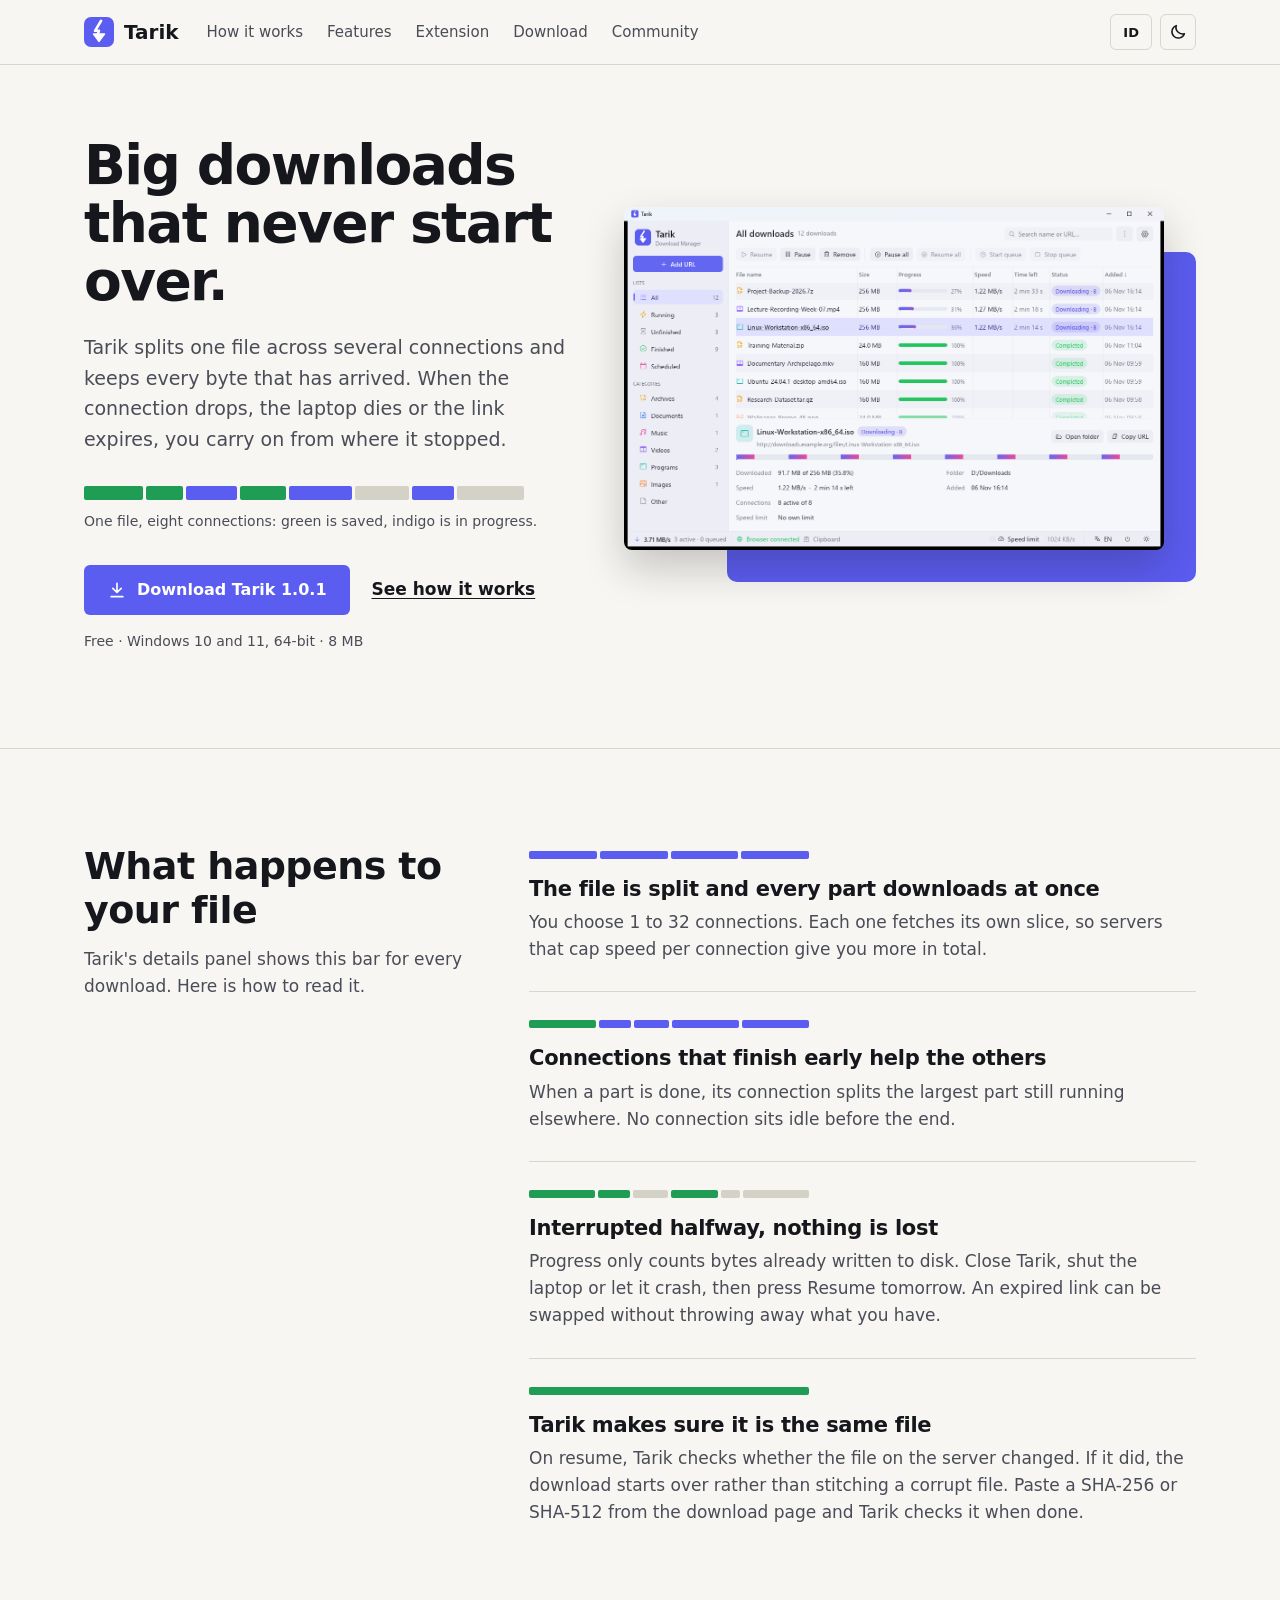
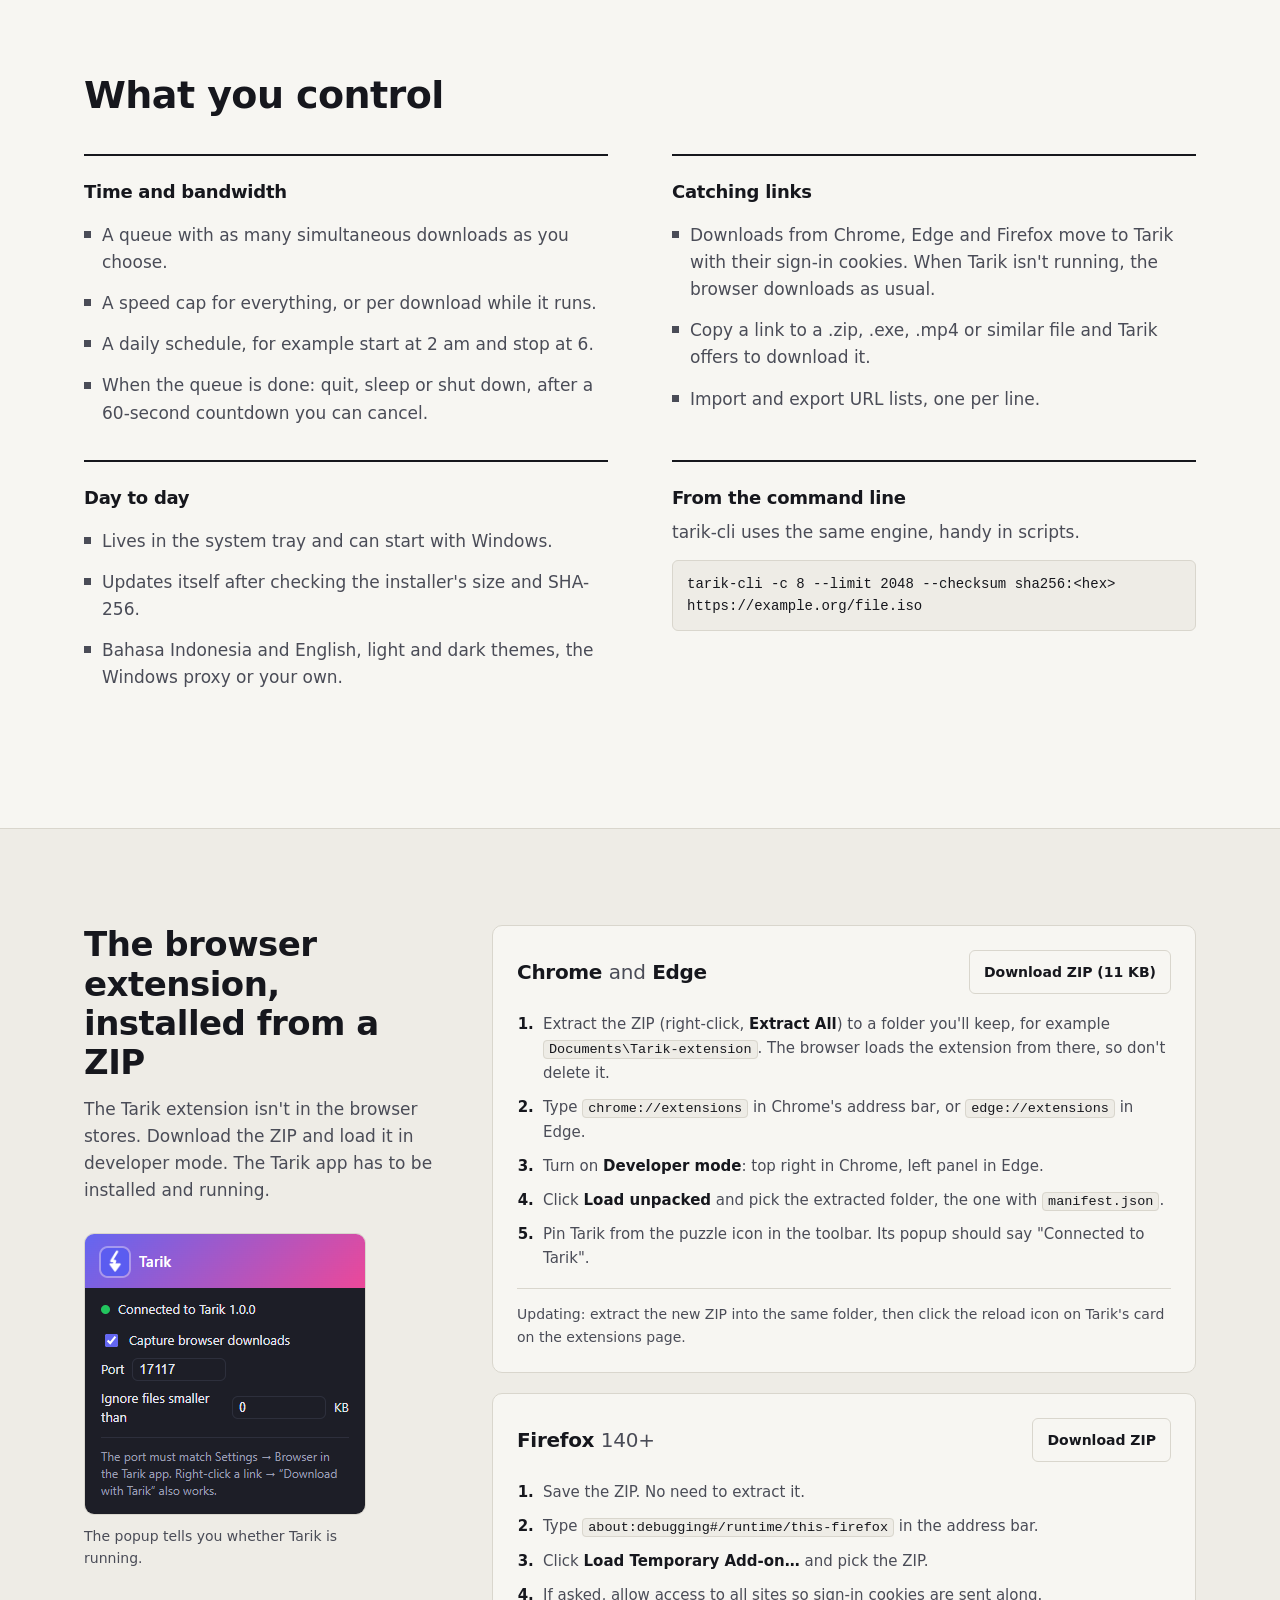
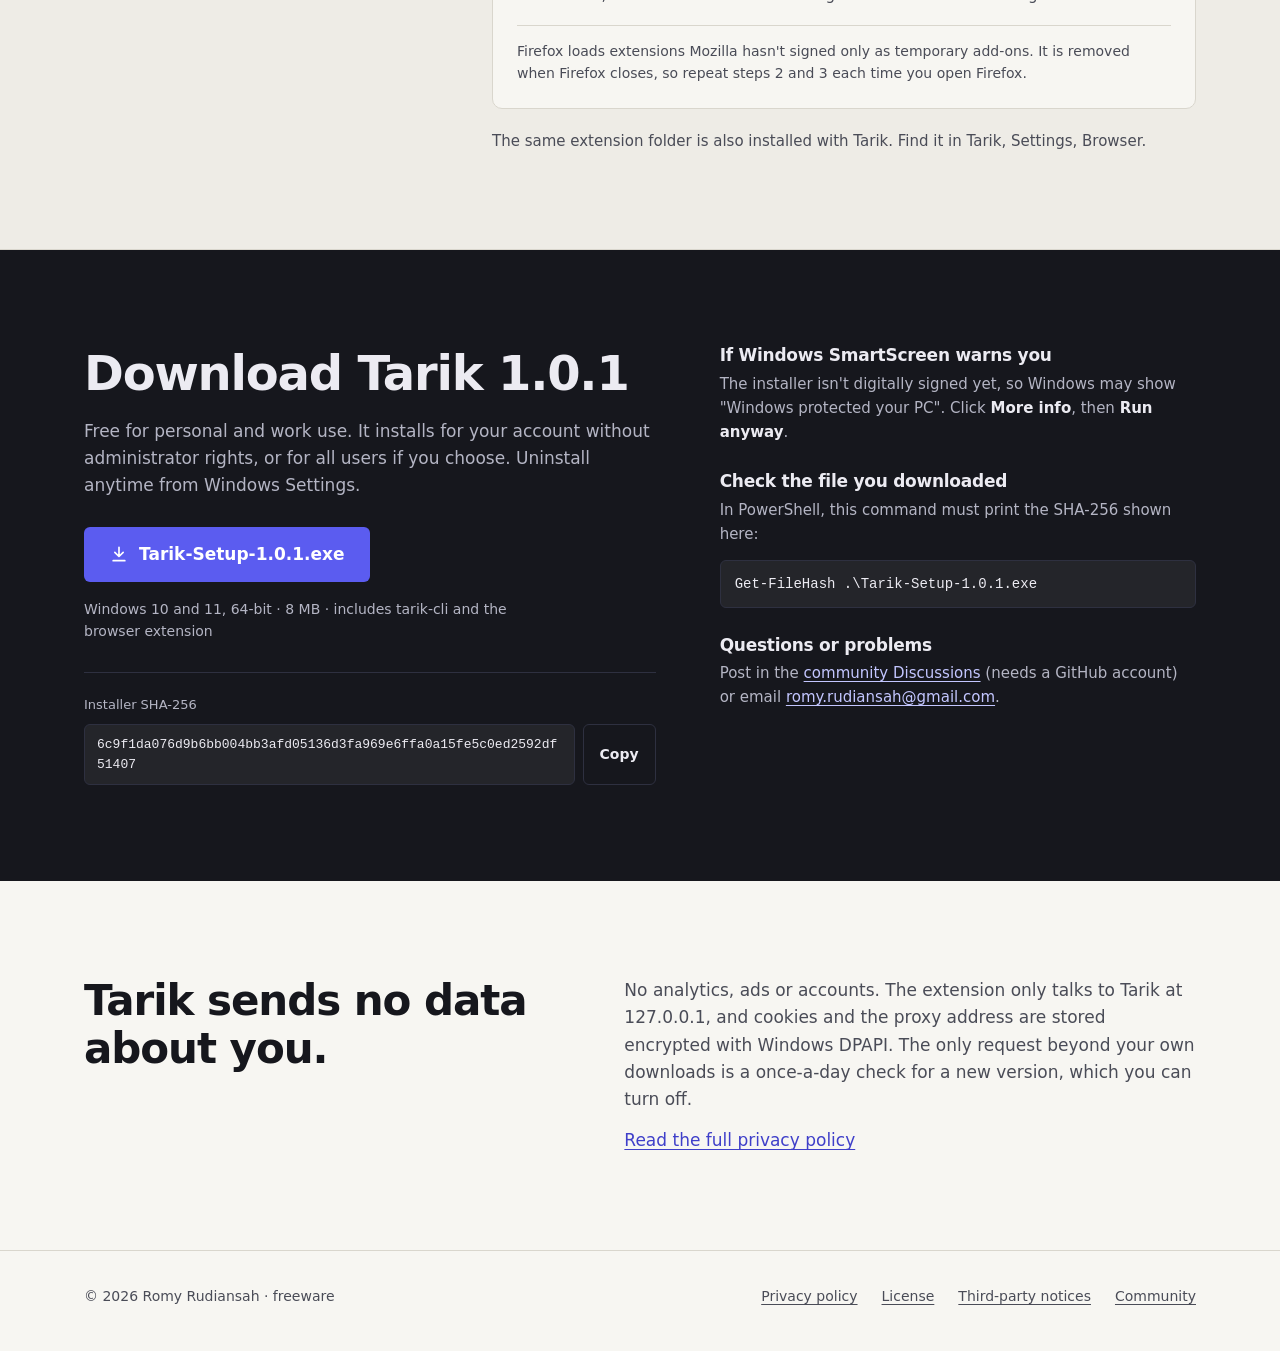
==== index.html @ 9045d0b1 "Situs Tarik 1.0.1 (dari f582841)" ====
<!doctype html>
<html lang="id" data-lang="id">
<head>
  <meta charset="utf-8">
  <meta name="viewport" content="width=device-width, initial-scale=1">
  <title>Tarik: download manager untuk Windows</title>
  <meta name="description" content="Tarik membagi satu file ke beberapa koneksi dan melanjutkan dari posisi terakhir setelah koneksi putus. Freeware untuk Windows 10 dan 11, dengan ekstensi Chrome, Edge, dan Firefox.">
  <meta property="og:title" content="Tarik: download manager untuk Windows">
  <meta property="og:description" content="Download besar yang tidak mulai dari nol lagi. Freeware untuk Windows.">
  <meta property="og:type" content="website">
  <meta property="og:image" content="img/promo.png">
  <meta name="theme-color" content="#5b5cf0">
  <link rel="icon" href="img/logo.svg" type="image/svg+xml">
  <link rel="icon" href="img/icon-32.png" sizes="32x32" type="image/png">
  <link rel="stylesheet" href="style.css">
  <script>
    // Bahasa dan tema dipilih sebelum halaman digambar supaya tidak berkedip.
    (function () {
      var d = document.documentElement, l = null, t = null;
      try { l = localStorage.getItem("tarik-lang"); t = localStorage.getItem("tarik-theme"); } catch (e) {}
      if (l !== "id" && l !== "en") l = /^id\b/i.test(navigator.language || "") ? "id" : "en";
      d.dataset.lang = l;
      d.lang = l;
      if (t === "dark") d.dataset.theme = "dark";
    })();
  </script>
</head>
<body>
<a class="skip" href="#isi"><span data-l="id">Langsung ke isi</span><span data-l="en">Skip to content</span></a>

<header class="top">
  <div class="wrap top-row">
    <a class="brand" href="./"><img src="img/logo.svg" alt="" width="30" height="30">Tarik</a>
    <nav class="nav" id="menu" aria-label="Menu">
      <a href="#cara-kerja"><span data-l="id">Cara kerja</span><span data-l="en">How it works</span></a>
      <a href="#fitur"><span data-l="id">Fitur</span><span data-l="en">Features</span></a>
      <a href="#ekstensi"><span data-l="id">Ekstensi</span><span data-l="en">Extension</span></a>
      <a href="#unduh"><span data-l="id">Unduh</span><span data-l="en">Download</span></a>
      <a href="https://github.com/romyrudiansah/tarik/discussions"><span data-l="id">Komunitas</span><span data-l="en">Community</span></a>
    </nav>
    <div class="tools">
      <button class="tool" type="button" data-switch-lang>
        <span data-l="id" aria-label="Switch to English">EN</span><span data-l="en" aria-label="Ganti ke Bahasa Indonesia">ID</span>
      </button>
      <button class="tool tool-icon" type="button" data-switch-theme aria-pressed="false">
        <span class="sr-only"><span data-l="id">Mode gelap</span><span data-l="en">Dark mode</span></span>
        <svg class="i-moon" viewBox="0 0 24 24" aria-hidden="true"><path d="M20.5 14.2A8.5 8.5 0 0 1 9.8 3.5a8.5 8.5 0 1 0 10.7 10.7z"/></svg>
        <svg class="i-sun" viewBox="0 0 24 24" aria-hidden="true"><circle cx="12" cy="12" r="4"/><path d="M12 2.5v2M12 19.5v2M2.5 12h2M19.5 12h2M5.3 5.3l1.4 1.4M17.3 17.3l1.4 1.4M5.3 18.7l1.4-1.4M17.3 6.7l1.4-1.4"/></svg>
      </button>
      <button class="tool menu-btn" type="button" aria-expanded="false" aria-controls="menu" data-menu>
        <span data-l="id">Menu</span><span data-l="en">Menu</span>
      </button>
    </div>
  </div>
</header>

<main id="isi">
  <section class="hero">
    <div class="wrap hero-grid">
      <div class="hero-text">
        <h1>
          <span data-l="id">Download besar yang tidak mulai dari nol lagi.</span>
          <span data-l="en">Big downloads that never start over.</span>
        </h1>
        <p class="lead">
          <span data-l="id">Tarik membagi satu file ke beberapa koneksi sekaligus dan menyimpan setiap byte yang sudah sampai. Kalau koneksi putus, laptop mati, atau tautannya kedaluwarsa, Anda melanjutkan dari posisi terakhir.</span>
          <span data-l="en">Tarik splits one file across several connections and keeps every byte that has arrived. When the connection drops, the laptop dies or the link expires, you carry on from where it stopped.</span>
        </p>
        <div class="seg seg-hero" aria-hidden="true">
          <span class="s done" style="--w:14"></span><span class="s done" style="--w:9"></span><span class="s run" style="--w:12"></span><span class="s done" style="--w:11"></span><span class="s run" style="--w:15"></span><span class="s wait" style="--w:13"></span><span class="s run" style="--w:10"></span><span class="s wait" style="--w:16"></span>
        </div>
        <p class="seg-caption"><span data-l="id">Satu file, delapan koneksi: hijau sudah tersimpan, indigo sedang berjalan.</span><span data-l="en">One file, eight connections: green is saved, indigo is in progress.</span></p>
        <div class="cta">
          <a class="btn btn-primary" href="download/Tarik-Setup-1.0.1.exe" download>
            <svg viewBox="0 0 24 24" aria-hidden="true"><path d="M12 4v11M7 10l5 5 5-5M5 20h14"/></svg>
            <span data-l="id">Unduh Tarik 1.0.1</span><span data-l="en">Download Tarik 1.0.1</span>
          </a>
          <a class="text-link" href="#cara-kerja"><span data-l="id">Lihat cara kerjanya</span><span data-l="en">See how it works</span></a>
        </div>
        <p class="meta"><span data-l="id">Gratis · Windows 10 dan 11, 64-bit · 8 MB</span><span data-l="en">Free · Windows 10 and 11, 64-bit · 8 MB</span></p>
      </div>
      <div class="hero-shot">
        <img data-l="id" src="img/main-dark-id.png" width="1196" height="759" fetchpriority="high" alt="Jendela utama Tarik: tiga download berjalan dengan delapan koneksi, rincian download terpilih dengan peta segmen">
        <img data-l="en" src="img/main-light-en.png" width="1196" height="759" alt="Tarik main window: three downloads running with eight connections, details of the selected download with its segment map">
      </div>
    </div>
  </section>

  <section class="how" id="cara-kerja">
    <div class="wrap how-grid">
      <div class="how-head">
        <h2><span data-l="id">Apa yang terjadi pada file Anda</span><span data-l="en">What happens to your file</span></h2>
        <p><span data-l="id">Panel rincian di Tarik menampilkan bilah ini untuk setiap download. Begini cara membacanya.</span><span data-l="en">Tarik's details panel shows this bar for every download. Here is how to read it.</span></p>
      </div>
      <ol class="story">
        <li>
          <div class="seg seg-small" aria-hidden="true"><span class="s run" style="--w:25"></span><span class="s run" style="--w:25"></span><span class="s run" style="--w:25"></span><span class="s run" style="--w:25"></span></div>
          <h3><span data-l="id">File dibagi, semua bagian diunduh bersamaan</span><span data-l="en">The file is split and every part downloads at once</span></h3>
          <p><span data-l="id">Anda pilih 1 sampai 32 koneksi. Setiap koneksi mengambil potongan file sendiri, jadi kecepatan dari server yang membatasi per koneksi ikut bertambah.</span><span data-l="en">You choose 1 to 32 connections. Each one fetches its own slice, so servers that cap speed per connection give you more in total.</span></p>
        </li>
        <li>
          <div class="seg seg-small" aria-hidden="true"><span class="s done" style="--w:25"></span><span class="s run" style="--w:12"></span><span class="s run" style="--w:13"></span><span class="s run" style="--w:25"></span><span class="s run" style="--w:25"></span></div>
          <h3><span data-l="id">Koneksi yang selesai duluan membantu yang lain</span><span data-l="en">Connections that finish early help the others</span></h3>
          <p><span data-l="id">Begitu satu bagian selesai, koneksinya membelah sisa bagian terbesar milik koneksi lain. Tidak ada koneksi yang menganggur sampai akhir.</span><span data-l="en">When a part is done, its connection splits the largest part still running elsewhere. No connection sits idle before the end.</span></p>
        </li>
        <li>
          <div class="seg seg-small" aria-hidden="true"><span class="s done" style="--w:25"></span><span class="s done" style="--w:12"></span><span class="s wait" style="--w:13"></span><span class="s done" style="--w:18"></span><span class="s wait" style="--w:7"></span><span class="s wait" style="--w:25"></span></div>
          <h3><span data-l="id">Putus di tengah jalan, tidak ada yang hilang</span><span data-l="en">Interrupted halfway, nothing is lost</span></h3>
          <p><span data-l="id">Progres hanya dihitung dari byte yang sudah tertulis ke disk. Tutup Tarik, matikan laptop, atau biarkan crash: besok tinggal klik Lanjutkan. Tautan yang kedaluwarsa bisa diganti tanpa membuang yang sudah terunduh.</span><span data-l="en">Progress only counts bytes already written to disk. Close Tarik, shut the laptop or let it crash, then press Resume tomorrow. An expired link can be swapped without throwing away what you have.</span></p>
        </li>
        <li>
          <div class="seg seg-small" aria-hidden="true"><span class="s done" style="--w:100"></span></div>
          <h3><span data-l="id">Tarik memastikan hasilnya file yang sama</span><span data-l="en">Tarik makes sure it is the same file</span></h3>
          <p><span data-l="id">Saat melanjutkan, Tarik mengecek apakah file di server berubah. Kalau berubah, download diulang supaya tidak tersambung jadi file rusak. Tempel SHA-256 atau SHA-512 dari halaman download, dan Tarik mencocokkannya begitu selesai.</span><span data-l="en">On resume, Tarik checks whether the file on the server changed. If it did, the download starts over rather than stitching a corrupt file. Paste a SHA-256 or SHA-512 from the download page and Tarik checks it when done.</span></p>
        </li>
      </ol>
    </div>
  </section>

  <section class="features" id="fitur">
    <div class="wrap">
      <h2><span data-l="id">Yang bisa Anda atur</span><span data-l="en">What you control</span></h2>
      <div class="groups">
        <section class="group">
          <h3><span data-l="id">Waktu dan bandwidth</span><span data-l="en">Time and bandwidth</span></h3>
          <ul>
            <li><span data-l="id">Antrean dengan jumlah download bersamaan yang Anda tentukan.</span><span data-l="en">A queue with as many simultaneous downloads as you choose.</span></li>
            <li><span data-l="id">Batas kecepatan untuk semua download, atau per download saat sedang berjalan.</span><span data-l="en">A speed cap for everything, or per download while it runs.</span></li>
            <li><span data-l="id">Penjadwal harian, misalnya mulai jam 2 pagi dan berhenti jam 6.</span><span data-l="en">A daily schedule, for example start at 2 am and stop at 6.</span></li>
            <li><span data-l="id">Setelah antrean selesai: keluar, tidurkan, atau matikan komputer, dengan hitung mundur 60 detik yang bisa dibatalkan.</span><span data-l="en">When the queue is done: quit, sleep or shut down, after a 60-second countdown you can cancel.</span></li>
          </ul>
        </section>
        <section class="group">
          <h3><span data-l="id">Menangkap tautan</span><span data-l="en">Catching links</span></h3>
          <ul>
            <li><span data-l="id">Download dari Chrome, Edge, dan Firefox pindah ke Tarik lengkap dengan cookie login. Kalau Tarik tidak berjalan, browser mengunduh seperti biasa.</span><span data-l="en">Downloads from Chrome, Edge and Firefox move to Tarik with their sign-in cookies. When Tarik isn't running, the browser downloads as usual.</span></li>
            <li><span data-l="id">Salin tautan file .zip, .exe, .mp4, dan sejenisnya, Tarik langsung menawarkan untuk mengunduhnya.</span><span data-l="en">Copy a link to a .zip, .exe, .mp4 or similar file and Tarik offers to download it.</span></li>
            <li><span data-l="id">Impor dan ekspor daftar URL, satu per baris.</span><span data-l="en">Import and export URL lists, one per line.</span></li>
          </ul>
        </section>
        <section class="group">
          <h3><span data-l="id">Sehari-hari</span><span data-l="en">Day to day</span></h3>
          <ul>
            <li><span data-l="id">Tinggal di system tray dan bisa ikut berjalan saat Windows mulai.</span><span data-l="en">Lives in the system tray and can start with Windows.</span></li>
            <li><span data-l="id">Memperbarui dirinya sendiri setelah ukuran dan SHA-256 installernya dicocokkan.</span><span data-l="en">Updates itself after checking the installer's size and SHA-256.</span></li>
            <li><span data-l="id">Bahasa Indonesia dan Inggris, tema terang dan gelap, proxy Windows atau proxy sendiri.</span><span data-l="en">Bahasa Indonesia and English, light and dark themes, the Windows proxy or your own.</span></li>
          </ul>
        </section>
        <section class="group group-cli">
          <h3><span data-l="id">Dari baris perintah</span><span data-l="en">From the command line</span></h3>
          <p><span data-l="id">tarik-cli memakai mesin yang sama, cocok untuk skrip.</span><span data-l="en">tarik-cli uses the same engine, handy in scripts.</span></p>
          <pre class="code"><code>tarik-cli -c 8 --limit 2048 --checksum sha256:&lt;hex&gt; https://example.org/file.iso</code></pre>
        </section>
      </div>
    </div>
  </section>

  <section class="ext" id="ekstensi">
    <div class="wrap ext-grid">
      <div class="ext-intro">
        <h2><span data-l="id">Ekstensi browser, dipasang sendiri dari ZIP</span><span data-l="en">The browser extension, installed from a ZIP</span></h2>
        <p><span data-l="id">Ekstensi Tarik tidak ada di toko browser. Unduh ZIP-nya, lalu muat lewat mode pengembang. Aplikasi Tarik harus terpasang dan berjalan.</span><span data-l="en">The Tarik extension isn't in the browser stores. Download the ZIP and load it in developer mode. The Tarik app has to be installed and running.</span></p>
        <figure class="popup">
          <img data-l="id" src="img/popup-id.png" width="280" height="280" loading="lazy" alt="Popup ekstensi Tarik: terhubung ke Tarik 1.0.1, tangkap download browser aktif">
          <img data-l="en" src="img/popup-en.png" width="280" height="280" loading="lazy" alt="Tarik extension popup: connected to Tarik 1.0.1, browser download capture on">
          <figcaption><span data-l="id">Popup-nya memberi tahu apakah Tarik sedang berjalan.</span><span data-l="en">The popup tells you whether Tarik is running.</span></figcaption>
        </figure>
      </div>
      <div class="sheets" id="pasang-ekstensi">
        <article class="sheet">
          <header class="sheet-head">
            <h3>Chrome <span class="soft"><span data-l="id">dan</span><span data-l="en">and</span></span> Edge</h3>
            <a class="btn btn-quiet" href="download/tarik-extension-1.0.1-chromium.zip" download><span data-l="id">Unduh ZIP (11 KB)</span><span data-l="en">Download ZIP (11 KB)</span></a>
          </header>
          <ol>
            <li><span data-l="id">Ekstrak ZIP (klik kanan, <b>Extract All</b>) ke folder yang akan Anda simpan, misalnya <code>Dokumen\Tarik-ekstensi</code>. Browser memuat ekstensi dari folder itu, jadi jangan dihapus.</span><span data-l="en">Extract the ZIP (right-click, <b>Extract All</b>) to a folder you'll keep, for example <code>Documents\Tarik-extension</code>. The browser loads the extension from there, so don't delete it.</span></li>
            <li><span data-l="id">Ketik <code>chrome://extensions</code> di bilah alamat Chrome, atau <code>edge://extensions</code> di Edge.</span><span data-l="en">Type <code>chrome://extensions</code> in Chrome's address bar, or <code>edge://extensions</code> in Edge.</span></li>
            <li><span data-l="id">Nyalakan <b>Developer mode</b>: di kanan atas (Chrome) atau panel kiri (Edge).</span><span data-l="en">Turn on <b>Developer mode</b>: top right in Chrome, left panel in Edge.</span></li>
            <li><span data-l="id">Klik <b>Load unpacked</b> dan pilih folder hasil ekstrak, yang berisi <code>manifest.json</code>.</span><span data-l="en">Click <b>Load unpacked</b> and pick the extracted folder, the one with <code>manifest.json</code>.</span></li>
            <li><span data-l="id">Sematkan Tarik lewat ikon puzzle di toolbar. Popup-nya harus menampilkan "Terhubung ke Tarik".</span><span data-l="en">Pin Tarik from the puzzle icon in the toolbar. Its popup should say "Connected to Tarik".</span></li>
          </ol>
          <p class="sheet-note"><span data-l="id">Memperbarui: ekstrak ZIP baru ke folder yang sama, lalu klik ikon muat ulang di kartu Tarik pada halaman ekstensi.</span><span data-l="en">Updating: extract the new ZIP into the same folder, then click the reload icon on Tarik's card on the extensions page.</span></p>
        </article>
        <article class="sheet">
          <header class="sheet-head">
            <h3>Firefox <span class="soft">140+</span></h3>
            <a class="btn btn-quiet" href="download/tarik-extension-1.0.1-firefox.zip" download><span data-l="id">Unduh ZIP</span><span data-l="en">Download ZIP</span></a>
          </header>
          <ol>
            <li><span data-l="id">Simpan ZIP-nya. Tidak perlu diekstrak.</span><span data-l="en">Save the ZIP. No need to extract it.</span></li>
            <li><span data-l="id">Ketik <code>about:debugging#/runtime/this-firefox</code> di bilah alamat.</span><span data-l="en">Type <code>about:debugging#/runtime/this-firefox</code> in the address bar.</span></li>
            <li><span data-l="id">Klik <b>Load Temporary Add-on…</b> dan pilih ZIP tadi.</span><span data-l="en">Click <b>Load Temporary Add-on…</b> and pick the ZIP.</span></li>
            <li><span data-l="id">Kalau diminta, izinkan akses ke semua situs supaya cookie login ikut terkirim.</span><span data-l="en">If asked, allow access to all sites so sign-in cookies are sent along.</span></li>
          </ol>
          <p class="sheet-note"><span data-l="id">Firefox hanya memuat ekstensi yang belum ditandatangani Mozilla sebagai pengaya sementara. Ekstensi hilang saat Firefox ditutup, jadi ulangi langkah 2 dan 3 setiap kali Firefox dibuka.</span><span data-l="en">Firefox loads extensions Mozilla hasn't signed only as temporary add-ons. It is removed when Firefox closes, so repeat steps 2 and 3 each time you open Firefox.</span></p>
        </article>
        <p class="ext-alt"><span data-l="id">Folder ekstensi yang sama juga ikut terpasang bersama Tarik. Lokasinya ada di Tarik, Pengaturan, Browser.</span><span data-l="en">The same extension folder is also installed with Tarik. Find it in Tarik, Settings, Browser.</span></p>
      </div>
    </div>
  </section>

  <section class="get" id="unduh">
    <div class="wrap get-grid">
      <div class="get-main">
        <h2><span data-l="id">Unduh Tarik 1.0.1</span><span data-l="en">Download Tarik 1.0.1</span></h2>
        <p><span data-l="id">Gratis untuk pemakaian pribadi maupun kerja. Dipasang untuk akun Anda tanpa hak administrator, atau untuk semua pengguna kalau Anda memilihnya. Bisa dicopot kapan saja dari Pengaturan Windows.</span><span data-l="en">Free for personal and work use. It installs for your account without administrator rights, or for all users if you choose. Uninstall anytime from Windows Settings.</span></p>
        <a class="btn btn-primary btn-big" href="download/Tarik-Setup-1.0.1.exe" download>
          <svg viewBox="0 0 24 24" aria-hidden="true"><path d="M12 4v11M7 10l5 5 5-5M5 20h14"/></svg>
          <span>Tarik-Setup-1.0.1.exe</span>
        </a>
        <p class="meta-dark"><span data-l="id">Windows 10 dan 11, 64-bit · 8 MB · termasuk tarik-cli dan ekstensi browser</span><span data-l="en">Windows 10 and 11, 64-bit · 8 MB · includes tarik-cli and the browser extension</span></p>
        <div class="hash">
          <label for="sha"><span data-l="id">SHA-256 installer</span><span data-l="en">Installer SHA-256</span></label>
          <div class="hash-row">
            <code id="sha">6c9f1da076d9b6bb004bb3afd05136d3fa969e6ffa0a15fe5c0ed2592df51407</code>
            <button class="btn btn-quiet-dark" type="button" data-copy="sha"><span data-l="id">Salin</span><span data-l="en">Copy</span></button>
          </div>
        </div>
      </div>
      <div class="get-notes">
        <section>
          <h3><span data-l="id">Kalau Windows SmartScreen memperingatkan</span><span data-l="en">If Windows SmartScreen warns you</span></h3>
          <p><span data-l="id">Installer ini belum ditandatangani secara digital, jadi Windows bisa menampilkan "Windows protected your PC". Klik <b>More info</b>, lalu <b>Run anyway</b>.</span><span data-l="en">The installer isn't digitally signed yet, so Windows may show "Windows protected your PC". Click <b>More info</b>, then <b>Run anyway</b>.</span></p>
        </section>
        <section>
          <h3><span data-l="id">Cek file yang Anda unduh</span><span data-l="en">Check the file you downloaded</span></h3>
          <p><span data-l="id">Di PowerShell, hasil perintah ini harus sama dengan SHA-256 di halaman ini:</span><span data-l="en">In PowerShell, this command must print the SHA-256 shown here:</span></p>
          <pre class="code code-dark"><code>Get-FileHash .\Tarik-Setup-1.0.1.exe</code></pre>
        </section>
        <section>
          <h3><span data-l="id">Pertanyaan atau masalah</span><span data-l="en">Questions or problems</span></h3>
          <p><span data-l="id">Tulis di <a href="https://github.com/romyrudiansah/tarik/discussions">Diskusi komunitas</a> (perlu akun GitHub) atau kirim email ke <a href="mailto:romy.rudiansah@gmail.com">romy.rudiansah@gmail.com</a>.</span><span data-l="en">Post in the <a href="https://github.com/romyrudiansah/tarik/discussions">community Discussions</a> (needs a GitHub account) or email <a href="mailto:romy.rudiansah@gmail.com">romy.rudiansah@gmail.com</a>.</span></p>
        </section>
      </div>
    </div>
  </section>

  <section class="privacy" id="privasi">
    <div class="wrap privacy-grid">
      <h2><span data-l="id">Tarik tidak mengirim data tentang Anda.</span><span data-l="en">Tarik sends no data about you.</span></h2>
      <div>
        <p><span data-l="id">Tidak ada analitik, iklan, atau akun. Ekstensi hanya bicara dengan Tarik di 127.0.0.1, dan cookie serta alamat proxy disimpan terenkripsi dengan Windows DPAPI. Satu-satunya permintaan ke internet di luar download Anda adalah pengecekan versi baru sekali sehari, yang bisa dimatikan.</span><span data-l="en">No analytics, ads or accounts. The extension only talks to Tarik at 127.0.0.1, and cookies and the proxy address are stored encrypted with Windows DPAPI. The only request beyond your own downloads is a once-a-day check for a new version, which you can turn off.</span></p>
        <p><a href="privacy.html"><span data-l="id">Baca kebijakan privasi lengkap</span><span data-l="en">Read the full privacy policy</span></a></p>
      </div>
    </div>
  </section>
</main>

<footer class="foot">
  <div class="wrap foot-row">
    <span class="grow">© 2026 Romy Rudiansah · freeware</span>
    <a href="privacy.html"><span data-l="id">Kebijakan privasi</span><span data-l="en">Privacy policy</span></a>
    <a href="LICENSE.txt"><span data-l="id">Lisensi</span><span data-l="en">License</span></a>
    <a href="THIRD-PARTY-NOTICES.txt"><span data-l="id">Komponen pihak ketiga</span><span data-l="en">Third-party notices</span></a>
    <a href="https://github.com/romyrudiansah/tarik/discussions"><span data-l="id">Komunitas</span><span data-l="en">Community</span></a>
  </div>
</footer>
<script src="site.js" defer></script>
</body>
</html>
---- style.css ----
/* Website Tarik. Arah desain: DESIGN.md di repo kode (ENERGY 2 / RHYTHM 3 / MOTION 1).
   Tanpa font, skrip, atau gambar dari luar. */

:root {
  color-scheme: light;
  --paper: #f7f6f2;      /* latar hangat seperti lembar manual */
  --paper-2: #eeece6;
  --ink: #16171d;        /* warna jendela Tarik */
  --ink-2: #4a4c57;
  --line: #d9d6cd;
  --indigo: #5b5cf0;     /* ubin logo: satu-satunya aksen */
  --indigo-hover: #4849dc;
  --link: #3f3fc9;
  --green: #1f9d55;      /* status "selesai", sama seperti di aplikasi */
  --wait: #d4d1c7;
  --band: #16171d;       /* pita unduh */
  --band-ink: #ecebf2;
  --band-ink-2: #b4b5c4;
  --band-line: #2e3040;
  --band-link: #c3c6ff;
  --focus: #5b5cf0;
  --shot-shadow: 0 18px 40px rgb(22 23 29 / 22%);
  --display: "Segoe UI Variable Display", "Segoe UI", system-ui, -apple-system, Arial, sans-serif;
  --text: "Segoe UI Variable Text", "Segoe UI", system-ui, -apple-system, Arial, sans-serif;
  --mono: "Cascadia Mono", Consolas, "SFMono-Regular", Menlo, monospace;
}

/* Tema bawaan terang. Mode gelap hanya bila pengguna menyalakannya (tombol di kepala halaman). */
:root[data-theme="dark"] {
  color-scheme: dark;
  --paper: #121318;
  --paper-2: #1a1b22;
  --ink: #ecebf2;
  --ink-2: #a9aabb;
  --line: #2b2d38;
  --link: #b3b6ff;
  --green: #34c26f;
  --wait: #33354a;
  --band: #1c1d26;
  --band-line: #33354a;
  --focus: #8f91ff;
  --shot-shadow: 0 18px 40px rgb(0 0 0 / 45%);
}

/* Dua bahasa dalam satu halaman: hanya bahasa aktif yang tampil. */
:root[data-lang="id"] [data-l="en"],
:root[data-lang="en"] [data-l="id"] { display: none !important; }

*, *::before, *::after { box-sizing: border-box; }
html { scroll-padding-top: 80px; }
body {
  margin: 0;
  background: var(--paper);
  color: var(--ink);
  font: 17px/1.6 var(--text);
  -webkit-font-smoothing: antialiased;
}
img { max-width: 100%; height: auto; display: block; }
h1, h2, h3 { font-family: var(--display); line-height: 1.15; margin: 0; letter-spacing: -0.015em; }
p { margin: 0; }
a { color: var(--link); text-underline-offset: 3px; text-decoration-thickness: 1px; }
a, button, label[for], summary { cursor: pointer; }
code, pre { font-family: var(--mono); }
:focus-visible { outline: 3px solid var(--focus); outline-offset: 3px; border-radius: 4px; }

.wrap { width: 100%; max-width: 1160px; margin: 0 auto; padding: 0 24px; }
.skip { position: absolute; left: -9999px; top: 8px; }
.skip:focus { left: 16px; z-index: 20; background: var(--paper); color: var(--ink); padding: 10px 14px; }

/* Kepala halaman */
.top { position: sticky; top: 0; z-index: 10; background: var(--paper); border-bottom: 1px solid var(--line); }
.top-row { display: flex; align-items: center; gap: 28px; min-height: 64px; }
.brand { display: flex; align-items: center; gap: 10px; color: var(--ink); text-decoration: none; font: 700 20px/1 var(--display); }
.nav { display: flex; gap: 24px; }
.nav a { color: var(--ink-2); text-decoration: none; font-size: 15px; padding: 6px 0; }
.nav a:hover { color: var(--ink); text-decoration: underline; }
.tools { display: flex; gap: 8px; margin-left: auto; }
.tool {
  font: 600 13px/1 var(--text); color: var(--ink); background: transparent;
  border: 1px solid var(--line); border-radius: 6px; padding: 0 12px; min-height: 36px;
}
.tool:hover { border-color: var(--ink-2); }
.tool:active { background: var(--paper-2); }
/* Tombol ikon terang/gelap: bulan saat terang (ke mode gelap), matahari saat gelap. */
.tool-icon { display: inline-grid; place-items: center; width: 36px; padding: 0; }
.tool-icon svg { width: 18px; height: 18px; fill: none; stroke: currentColor; stroke-width: 2; stroke-linecap: round; stroke-linejoin: round; }
.tool-icon .i-sun, :root[data-theme="dark"] .tool-icon .i-moon { display: none; }
:root[data-theme="dark"] .tool-icon .i-sun { display: block; }
.sr-only { position: absolute; width: 1px; height: 1px; padding: 0; margin: -1px; overflow: hidden; clip: rect(0 0 0 0); white-space: nowrap; border: 0; }
.menu-btn { display: none; }

/* Tombol */
.btn {
  display: inline-flex; align-items: center; gap: 10px; text-decoration: none;
  font: 600 16px/1.2 var(--text); border-radius: 6px; border: 1px solid transparent;
  padding: 14px 22px; min-height: 48px;
}
.btn svg { width: 20px; height: 20px; flex: none; fill: none; stroke: currentColor; stroke-width: 2; stroke-linecap: round; stroke-linejoin: round; }
.btn-primary { background: var(--indigo); color: #fff; }
.btn-primary:hover { background: var(--indigo-hover); }
.btn-primary:active { transform: translateY(1px); }
.btn-quiet { color: var(--ink); border-color: var(--line); background: var(--paper); padding: 10px 14px; min-height: 44px; font-size: 14px; }
.btn-quiet:hover { border-color: var(--ink-2); }
.btn-quiet:active { background: var(--paper-2); }
.text-link { color: var(--ink); font-weight: 600; padding: 12px 4px; }

/* Bilah segmen: motif dari panel rincian Tarik */
.seg { display: flex; gap: 3px; }
.seg .s { flex: var(--w) 1 0; border-radius: 2px; }
.seg .done { background: var(--green); }
.seg .run { background: var(--indigo); }
.seg .wait { background: var(--wait); }
.seg-hero { height: 14px; max-width: 440px; margin-top: 32px; }
.seg-small { height: 8px; max-width: 280px; margin-bottom: 18px; }
.seg-caption { margin-top: 10px; font-size: 14px; color: var(--ink-2); }

/* Pembuka: teks di kiri, tangkapan layar di atas panel indigo (di dalam kolomnya) */
.hero { padding: 72px 0 96px; }
.hero-grid { display: grid; grid-template-columns: minmax(0, 11fr) minmax(0, 13fr); gap: 56px; align-items: center; }
.hero h1 { font-size: clamp(36px, 4.3vw, 56px); font-weight: 700; letter-spacing: -0.03em; line-height: 1.05; max-width: 15ch; }
.lead { margin-top: 22px; font-size: 19px; color: var(--ink-2); max-width: 36em; }
.cta { display: flex; align-items: center; gap: 18px; flex-wrap: wrap; margin-top: 32px; }
.meta { margin-top: 14px; font-size: 14px; color: var(--ink-2); }
.hero-shot { position: relative; isolation: isolate; padding: 0 32px 32px 0; }
.hero-shot::before {
  content: ""; position: absolute; z-index: -1;
  top: 12%; bottom: 0; left: 18%; right: 0;
  background: var(--indigo); border-radius: 10px;
}
.hero-shot img { border-radius: 8px; box-shadow: var(--shot-shadow); }

/* Cara kerja: urutan kejadian, bukan kartu */
.how { padding: 96px 0; border-top: 1px solid var(--line); }
.how-grid { display: grid; grid-template-columns: minmax(0, 4fr) minmax(0, 7fr); gap: 64px; }
.how-head h2 { font-size: clamp(28px, 3.2vw, 38px); font-weight: 700; }
.how-head p { margin-top: 14px; color: var(--ink-2); max-width: 26em; }
.story { list-style: none; margin: 0; padding: 0; }
.story li { padding: 28px 0; border-top: 1px solid var(--line); }
.story li:first-child { padding-top: 6px; border-top: 0; }
.story h3 { font-size: 21px; font-weight: 600; }
.story p { margin-top: 8px; color: var(--ink-2); max-width: 40em; }

/* Fitur: daftar berkelompok */
.features { padding: 24px 0 104px; }
.features > .wrap > h2 { font-size: clamp(28px, 3.2vw, 38px); font-weight: 700; }
.groups { display: grid; grid-template-columns: repeat(2, minmax(0, 1fr)); gap: 0 64px; margin-top: 36px; }
.group { padding: 26px 0; border-top: 2px solid var(--ink); }
.group h3 { font-size: 18px; font-weight: 700; }
.group ul { margin: 12px 0 0; padding: 0; list-style: none; }
.group li { position: relative; padding: 7px 0 7px 18px; color: var(--ink-2); }
.group li::before { content: ""; position: absolute; left: 0; top: 0.95em; width: 7px; height: 7px; background: var(--ink-2); }
.group-cli p { margin-top: 10px; color: var(--ink-2); }
.code {
  margin: 14px 0 0; padding: 12px 14px; background: var(--paper-2); border: 1px solid var(--line);
  border-radius: 6px; font-size: 14px; white-space: pre-wrap; overflow-wrap: anywhere;
}

/* Ekstensi: lembar petunjuk */
.ext { padding: 96px 0; background: var(--paper-2); border-top: 1px solid var(--line); border-bottom: 1px solid var(--line); }
.ext-grid { display: grid; grid-template-columns: minmax(0, 4fr) minmax(0, 8fr); gap: 56px; align-items: start; }
.ext-intro h2 { font-size: clamp(26px, 3vw, 34px); font-weight: 700; }
.ext-intro > p { margin-top: 14px; color: var(--ink-2); }
.popup { margin: 28px 0 0; max-width: 282px; }
.popup img { width: 100%; border: 1px solid var(--line); border-radius: 10px; }
.popup figcaption { margin-top: 10px; font-size: 14px; color: var(--ink-2); }
.sheets { display: grid; grid-template-columns: minmax(0, 1fr); gap: 20px; }
.sheet { background: var(--paper); border: 1px solid var(--line); border-radius: 10px; padding: 24px; }
.sheet-head { display: flex; flex-wrap: wrap; align-items: center; justify-content: space-between; gap: 12px; }
.sheet-head h3 { font-size: 20px; font-weight: 700; }
.soft { color: var(--ink-2); font-weight: 400; }
.sheet ol { margin: 18px 0 0; padding-left: 22px; display: grid; gap: 10px; }
.sheet li { color: var(--ink-2); font-size: 15px; padding-left: 4px; }
.sheet li::marker { color: var(--ink); font-weight: 700; }
.sheet b { color: var(--ink); font-weight: 600; }
.sheet code, .ext-alt code {
  color: var(--ink); background: var(--paper-2); border: 1px solid var(--line); border-radius: 4px;
  padding: 1px 5px; font-size: 13.5px; overflow-wrap: anywhere;
}
.sheet-note { margin-top: 18px; padding-top: 14px; border-top: 1px solid var(--line); font-size: 14px; color: var(--ink-2); }
.ext-alt { grid-column: 1 / -1; font-size: 15px; color: var(--ink-2); }

/* Unduh: pita gelap seperti jendela aplikasi */
.get { background: var(--band); color: var(--band-ink); padding: 96px 0; }
.get a { color: var(--band-link); }
.get-grid { display: grid; grid-template-columns: minmax(0, 6fr) minmax(0, 5fr); gap: 64px; }
.get-main h2 { font-size: clamp(32px, 4vw, 48px); font-weight: 700; letter-spacing: -0.025em; }
.get-main > p { margin-top: 16px; color: var(--band-ink-2); max-width: 34em; }
.btn-big { margin-top: 28px; font-size: 17px; padding: 16px 24px; }
.get .btn-primary { color: #fff; }
.meta-dark { margin-top: 14px; font-size: 14px; color: var(--band-ink-2); }
.hash { margin-top: 30px; padding-top: 22px; border-top: 1px solid var(--band-line); }
.hash label { display: block; font-size: 13px; color: var(--band-ink-2); margin-bottom: 8px; }
.hash-row { display: flex; gap: 8px; align-items: stretch; }
.hash code {
  flex: 1; min-width: 0; padding: 10px 12px; font-size: 13px; line-height: 1.5; word-break: break-all;
  background: rgb(255 255 255 / 6%); border: 1px solid var(--band-line); border-radius: 6px; color: var(--band-ink);
}
.btn-quiet-dark { color: var(--band-ink); border-color: var(--band-line); background: transparent; padding: 0 16px; min-height: 44px; font-size: 14px; }
.btn-quiet-dark:hover { border-color: var(--band-ink-2); }
.btn-quiet-dark:active { background: rgb(255 255 255 / 8%); }
.get-notes { display: grid; gap: 28px; align-content: start; }
.get-notes h3 { font-size: 17px; font-weight: 700; }
.get-notes p { margin-top: 6px; color: var(--band-ink-2); font-size: 15px; }
.get-notes b { color: var(--band-ink); }
.code-dark { background: rgb(255 255 255 / 6%); border-color: var(--band-line); color: var(--band-ink); }
.get :focus-visible { outline-color: #a5a7ff; }

/* Privasi: satu pernyataan besar */
.privacy { padding: 96px 0; }
.privacy-grid { display: grid; grid-template-columns: minmax(0, 5fr) minmax(0, 6fr); gap: 64px; align-items: start; }
.privacy h2 { font-size: clamp(28px, 3.4vw, 42px); font-weight: 700; letter-spacing: -0.025em; }
.privacy p { color: var(--ink-2); }
.privacy p + p { margin-top: 14px; }

/* Kaki halaman */
.foot { border-top: 1px solid var(--line); padding: 28px 0 40px; font-size: 14px; color: var(--ink-2); }
.foot-row { display: flex; flex-wrap: wrap; gap: 10px 24px; align-items: center; }
.foot a { color: var(--ink-2); padding: 6px 0; }
.foot a:hover { color: var(--ink); }
.grow { flex: 1 1 auto; }

/* Halaman privasi */
.doc { max-width: 760px; padding-top: 56px; padding-bottom: 88px; }
.doc h1 { font-size: clamp(32px, 4vw, 44px); font-weight: 700; letter-spacing: -0.025em; }
.doc .updated { color: var(--ink-2); margin-top: 8px; }
.doc h2 { font-size: 21px; font-weight: 700; margin-top: 38px; padding-top: 18px; border-top: 1px solid var(--line); }
.doc p, .doc li { margin-top: 10px; }
.doc ul { padding-left: 22px; margin: 10px 0 0; }
.doc code { font-size: 0.9em; background: var(--paper-2); border: 1px solid var(--line); border-radius: 4px; padding: 1px 5px; }

/* Laptop kecil dan tablet */
@media (max-width: 1024px) {
  .hero-grid { grid-template-columns: minmax(0, 1fr); gap: 48px; }
  .hero h1 { max-width: 16ch; }
  .hero-shot { padding: 0 24px 24px 0; }
  .hero-shot::before { left: 12%; top: 14%; }
  .how-grid, .ext-grid, .get-grid, .privacy-grid { grid-template-columns: minmax(0, 1fr); gap: 36px; }
  .popup { max-width: 260px; }
}

/* Menu ponsel: navigasi pindah ke panel yang dibuka dengan tombol Menu */
@media (max-width: 860px) {
  .menu-btn { display: inline-block; }
  .tool { min-height: 44px; }
  .tool-icon { width: 44px; }
  .nav {
    display: none; position: absolute; left: 0; right: 0; top: 100%;
    flex-direction: column; gap: 0; background: var(--paper); border-bottom: 1px solid var(--line);
    padding: 8px 24px 16px;
  }
  .nav.open { display: flex; }
  .nav a { font-size: 17px; padding: 12px 0; border-top: 1px solid var(--line); }
  .nav a:first-child { border-top: 0; }
  .top-row { position: relative; gap: 12px; }
}

@media (max-width: 700px) {
  .groups { grid-template-columns: minmax(0, 1fr); }
}

/* Ponsel */
@media (max-width: 560px) {
  body { font-size: 16px; }
  .wrap { padding: 0 18px; }
  .hero { padding: 40px 0 64px; }
  .lead { font-size: 17px; }
  .hero-shot { padding: 0 14px 14px 0; }
  .how, .ext, .get, .privacy { padding: 64px 0; }
  .features { padding-bottom: 72px; }
  .btn-primary { width: 100%; justify-content: center; }
  .cta { gap: 6px; }
  .sheet { padding: 18px; }
  .hash-row { flex-direction: column; }
  .btn-quiet-dark { justify-content: center; }
}

@media (prefers-reduced-motion: reduce) {
  * { transition: none !important; }
}
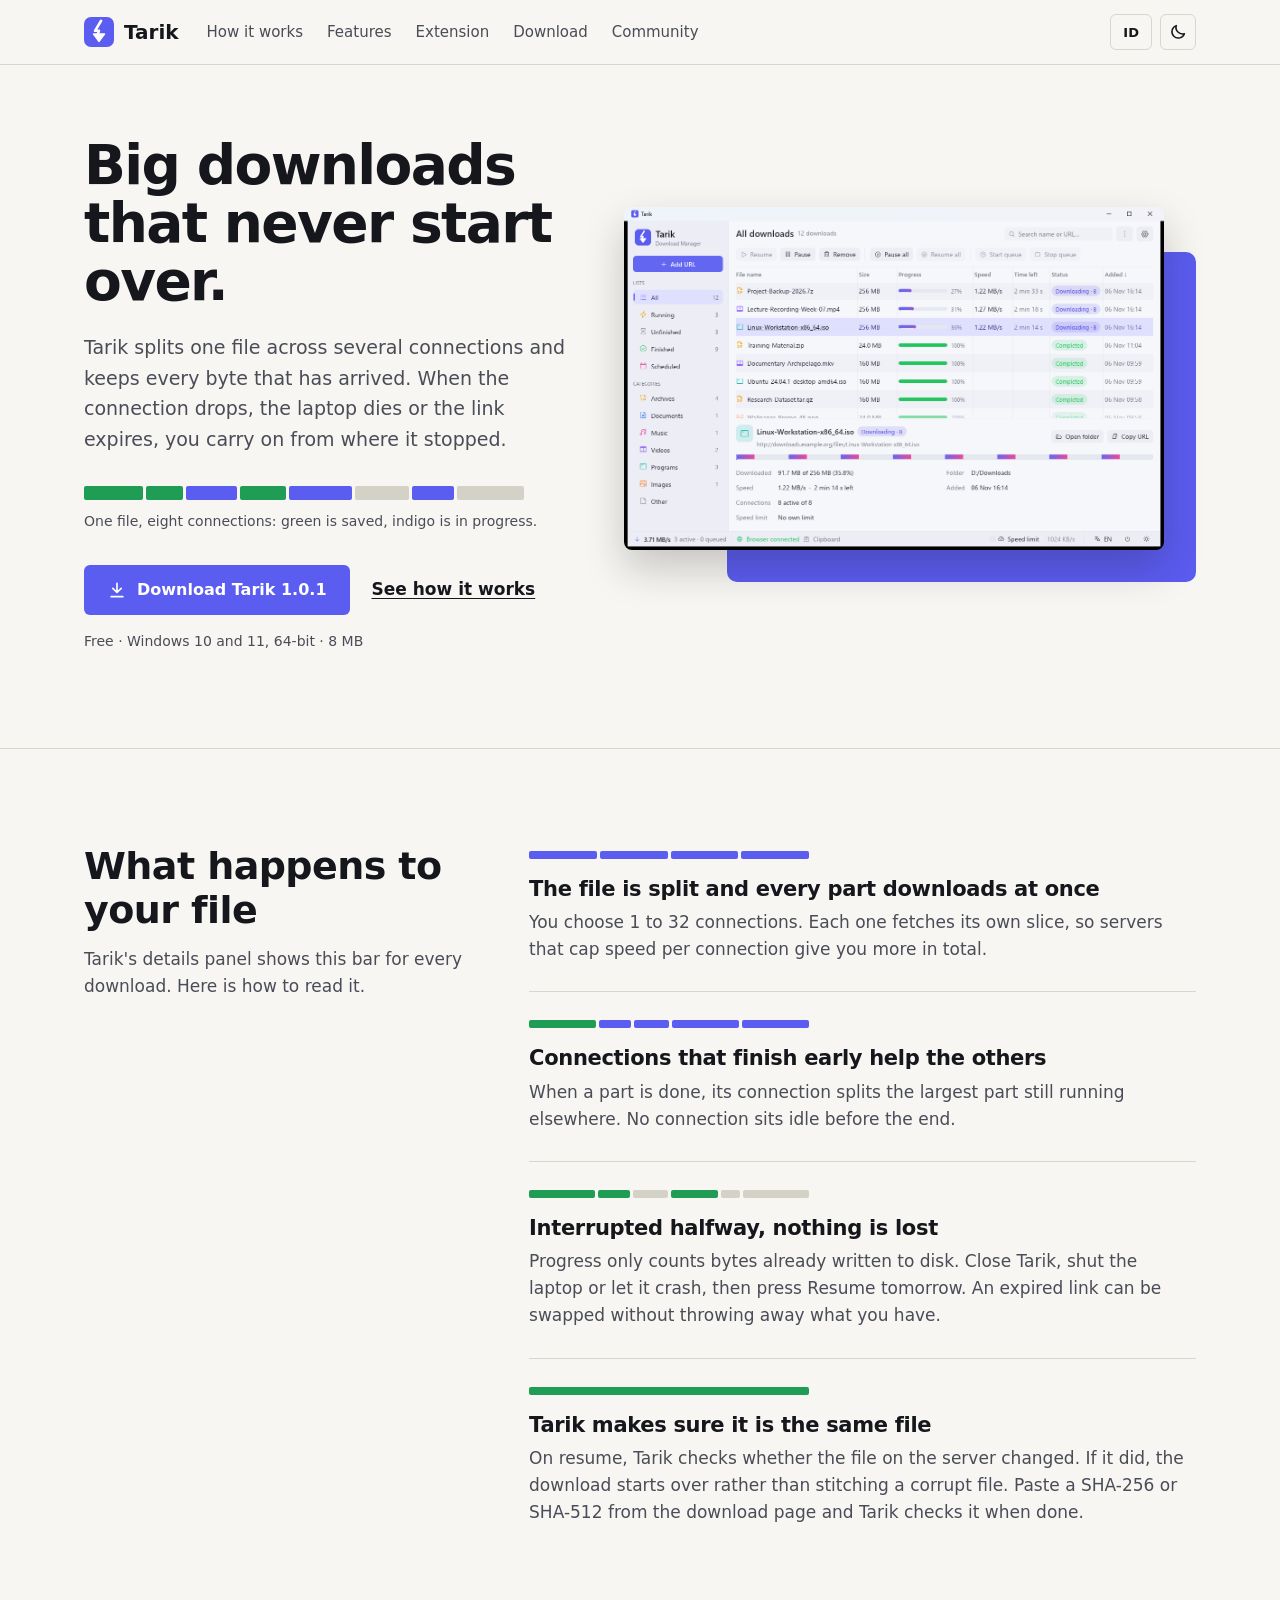
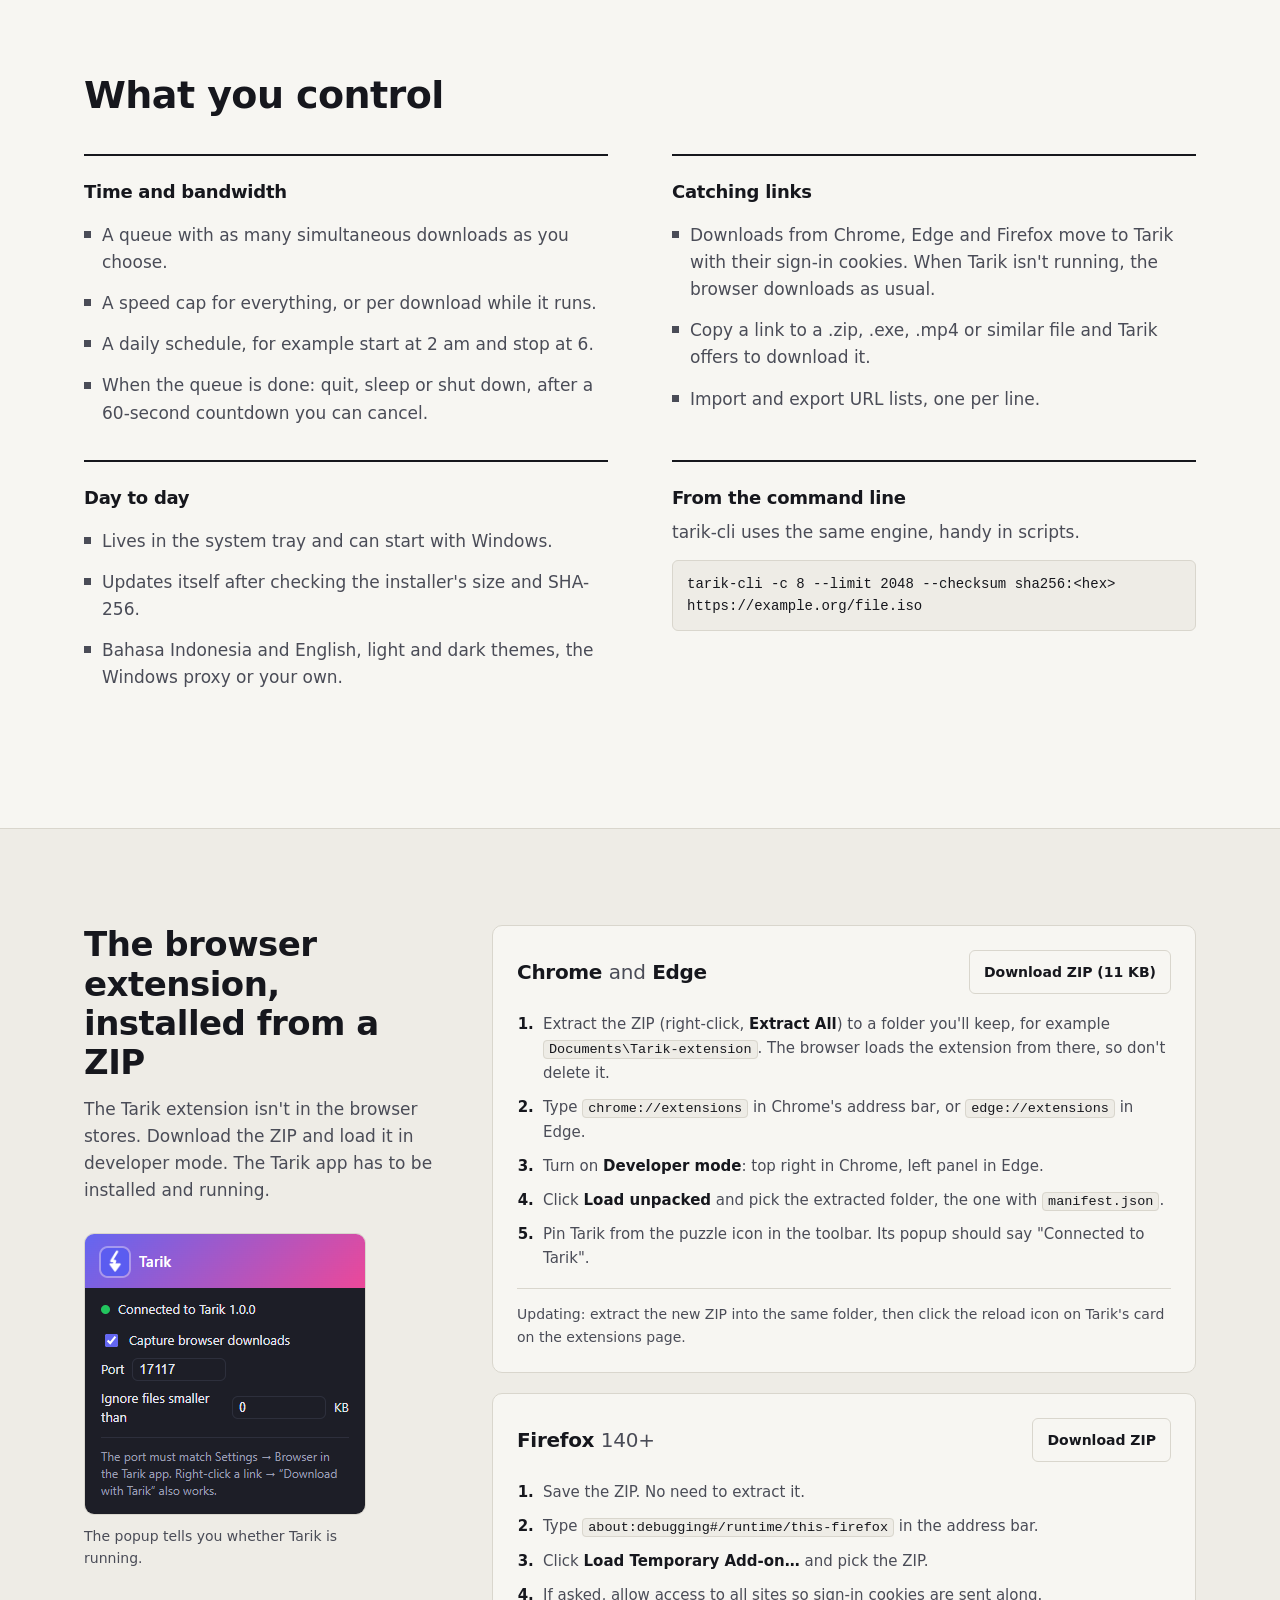
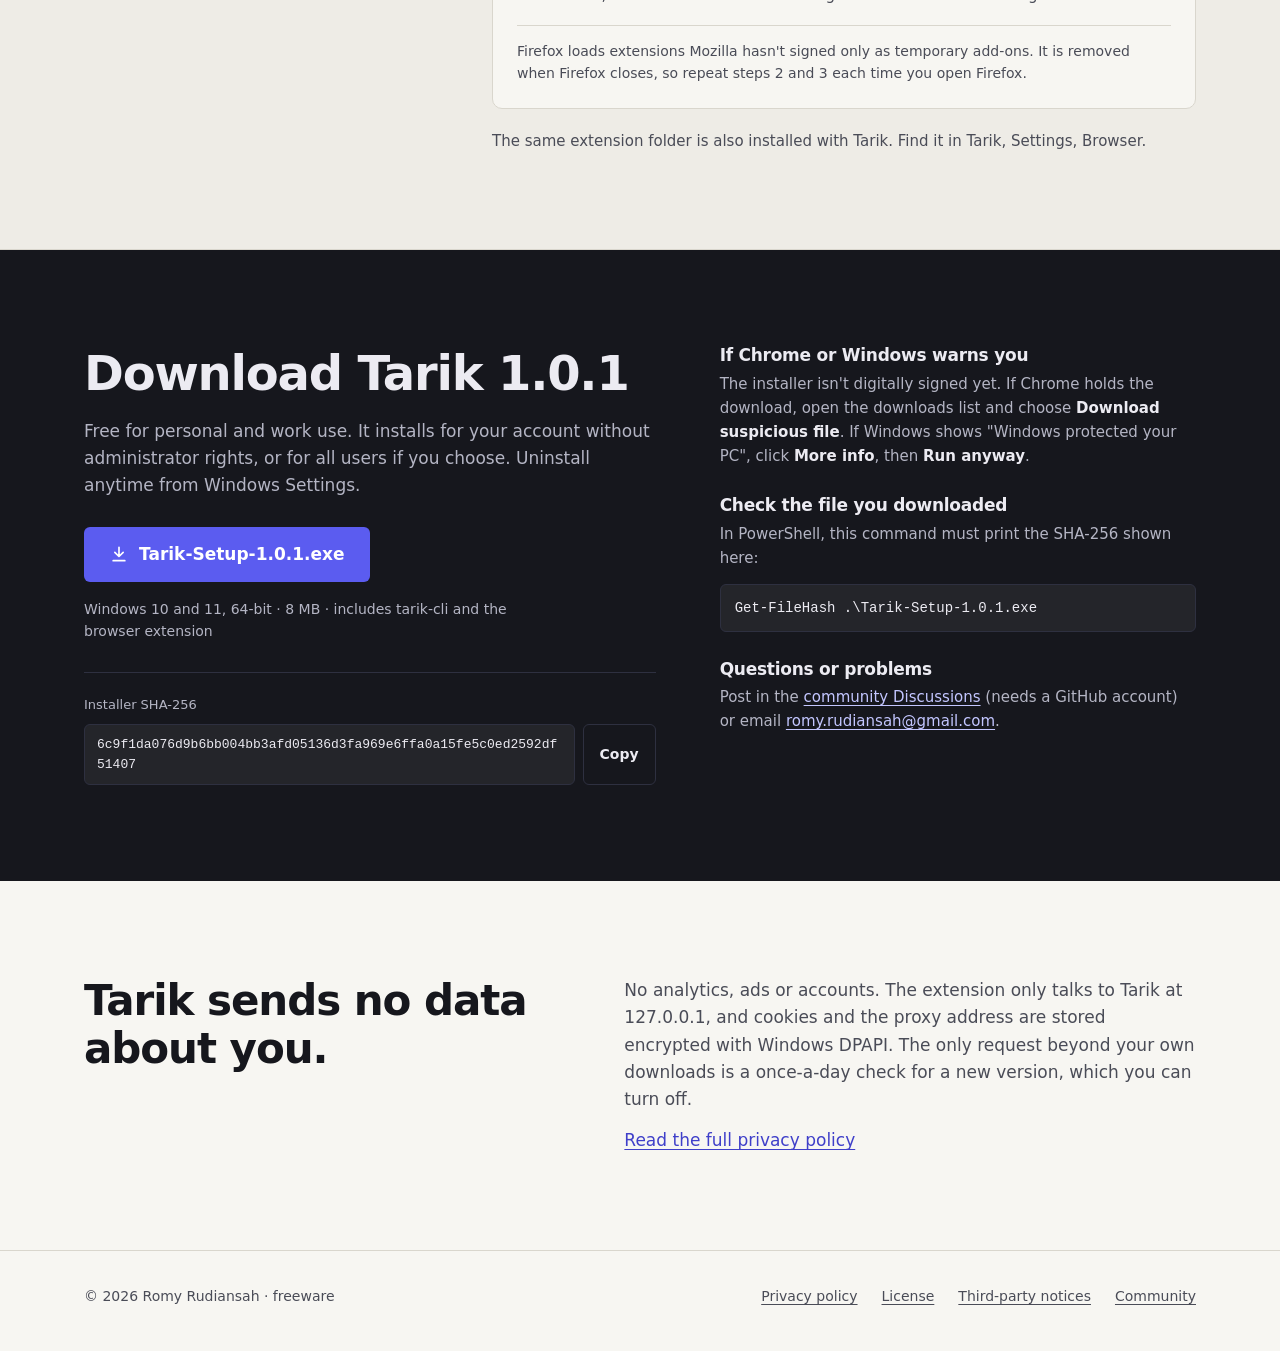
==== commit 01d21936: "Situs Tarik 1.0.1 (dari f582841)" ====
--- a/index.html
+++ b/index.html
@@ -71,7 +71,7 @@
         </div>
         <p class="seg-caption"><span data-l="id">Satu file, delapan koneksi: hijau sudah tersimpan, indigo sedang berjalan.</span><span data-l="en">One file, eight connections: green is saved, indigo is in progress.</span></p>
         <div class="cta">
-          <a class="btn btn-primary" href="download/Tarik-Setup-1.0.1.exe" download>
+          <a class="btn btn-primary" href="https://github.com/romyrudiansah/tarik/releases/download/v1.0.1/Tarik-Setup-1.0.1.exe">
             <svg viewBox="0 0 24 24" aria-hidden="true"><path d="M12 4v11M7 10l5 5 5-5M5 20h14"/></svg>
             <span data-l="id">Unduh Tarik 1.0.1</span><span data-l="en">Download Tarik 1.0.1</span>
           </a>
@@ -204,7 +204,7 @@
       <div class="get-main">
         <h2><span data-l="id">Unduh Tarik 1.0.1</span><span data-l="en">Download Tarik 1.0.1</span></h2>
         <p><span data-l="id">Gratis untuk pemakaian pribadi maupun kerja. Dipasang untuk akun Anda tanpa hak administrator, atau untuk semua pengguna kalau Anda memilihnya. Bisa dicopot kapan saja dari Pengaturan Windows.</span><span data-l="en">Free for personal and work use. It installs for your account without administrator rights, or for all users if you choose. Uninstall anytime from Windows Settings.</span></p>
-        <a class="btn btn-primary btn-big" href="download/Tarik-Setup-1.0.1.exe" download>
+        <a class="btn btn-primary btn-big" href="https://github.com/romyrudiansah/tarik/releases/download/v1.0.1/Tarik-Setup-1.0.1.exe">
           <svg viewBox="0 0 24 24" aria-hidden="true"><path d="M12 4v11M7 10l5 5 5-5M5 20h14"/></svg>
           <span>Tarik-Setup-1.0.1.exe</span>
         </a>
@@ -219,8 +219,8 @@
       </div>
       <div class="get-notes">
         <section>
-          <h3><span data-l="id">Kalau Windows SmartScreen memperingatkan</span><span data-l="en">If Windows SmartScreen warns you</span></h3>
-          <p><span data-l="id">Installer ini belum ditandatangani secara digital, jadi Windows bisa menampilkan "Windows protected your PC". Klik <b>More info</b>, lalu <b>Run anyway</b>.</span><span data-l="en">The installer isn't digitally signed yet, so Windows may show "Windows protected your PC". Click <b>More info</b>, then <b>Run anyway</b>.</span></p>
+          <h3><span data-l="id">Kalau Chrome atau Windows memperingatkan</span><span data-l="en">If Chrome or Windows warns you</span></h3>
+          <p><span data-l="id">Installer ini belum ditandatangani secara digital. Kalau Chrome menahan unduhannya, buka daftar unduhan lalu pilih <b>Download suspicious file</b>. Kalau Windows menampilkan "Windows protected your PC", klik <b>More info</b>, lalu <b>Run anyway</b>.</span><span data-l="en">The installer isn't digitally signed yet. If Chrome holds the download, open the downloads list and choose <b>Download suspicious file</b>. If Windows shows "Windows protected your PC", click <b>More info</b>, then <b>Run anyway</b>.</span></p>
         </section>
         <section>
           <h3><span data-l="id">Cek file yang Anda unduh</span><span data-l="en">Check the file you downloaded</span></h3>
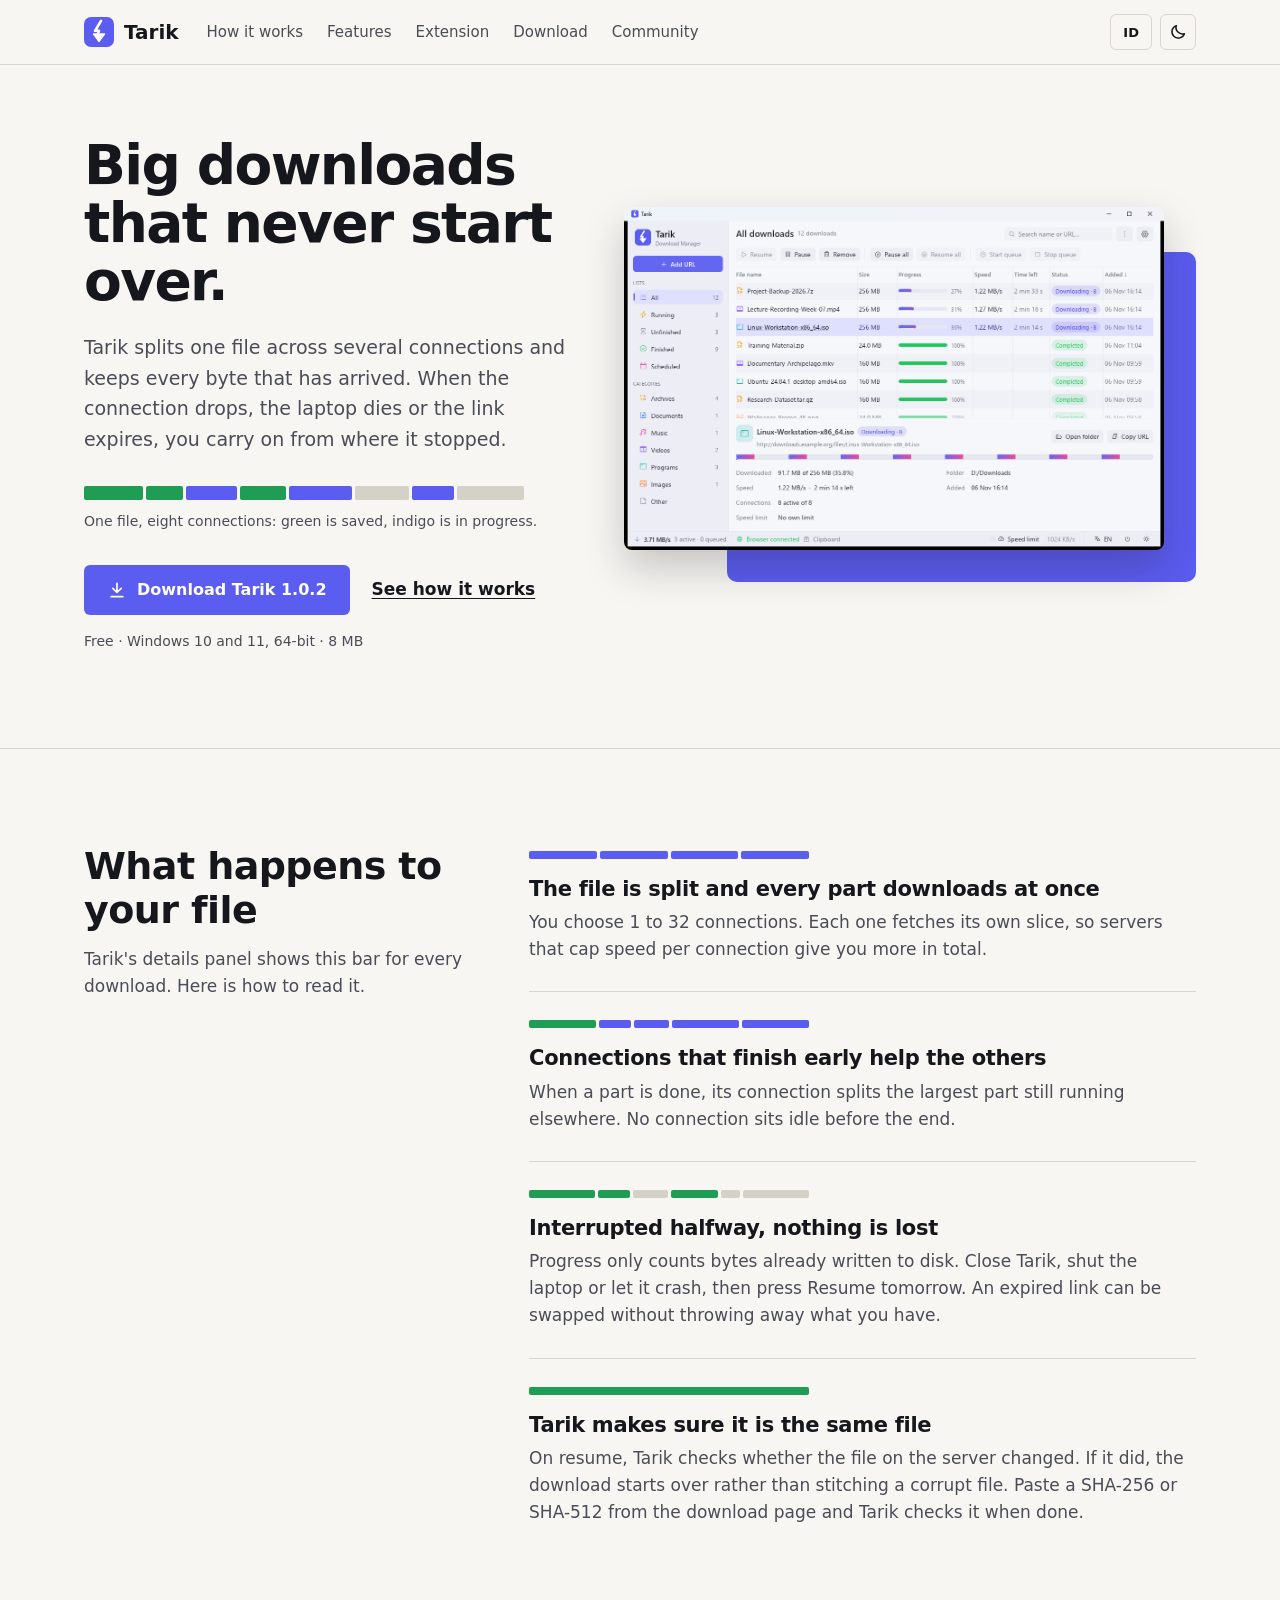
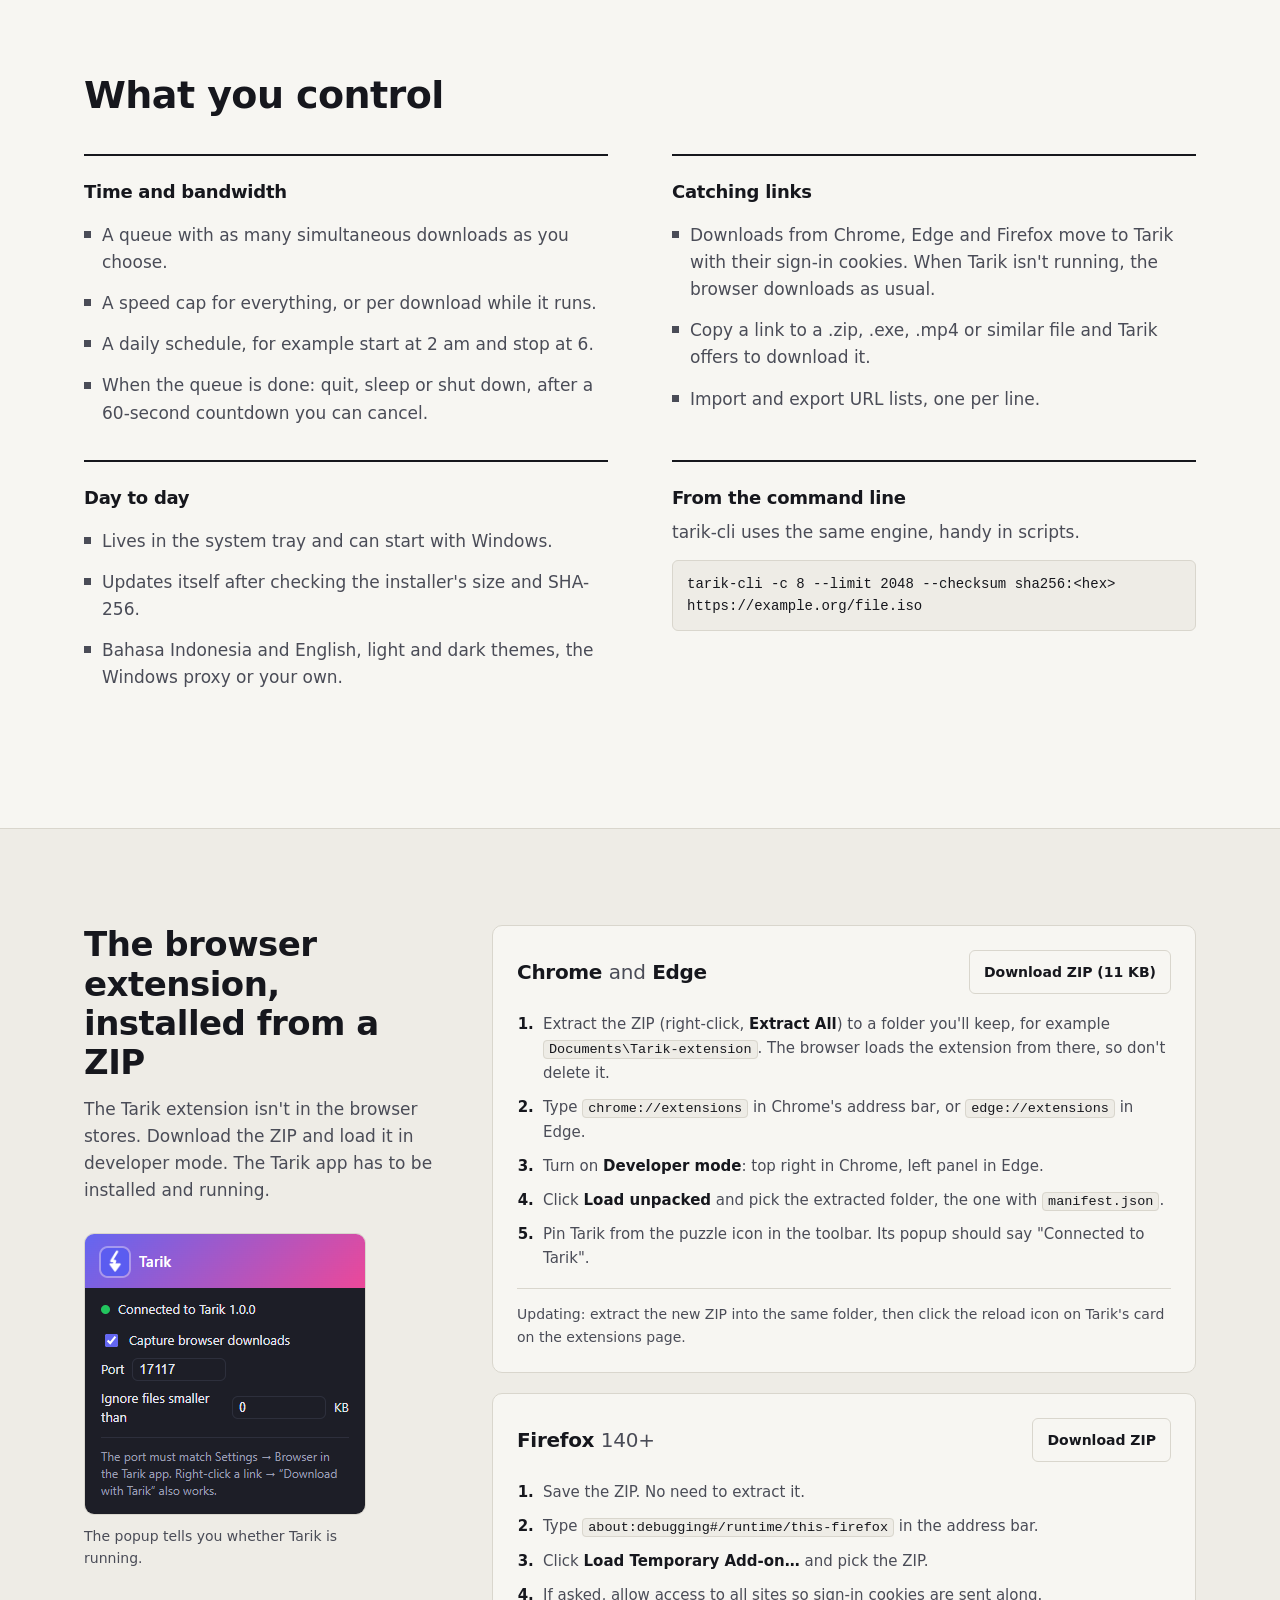
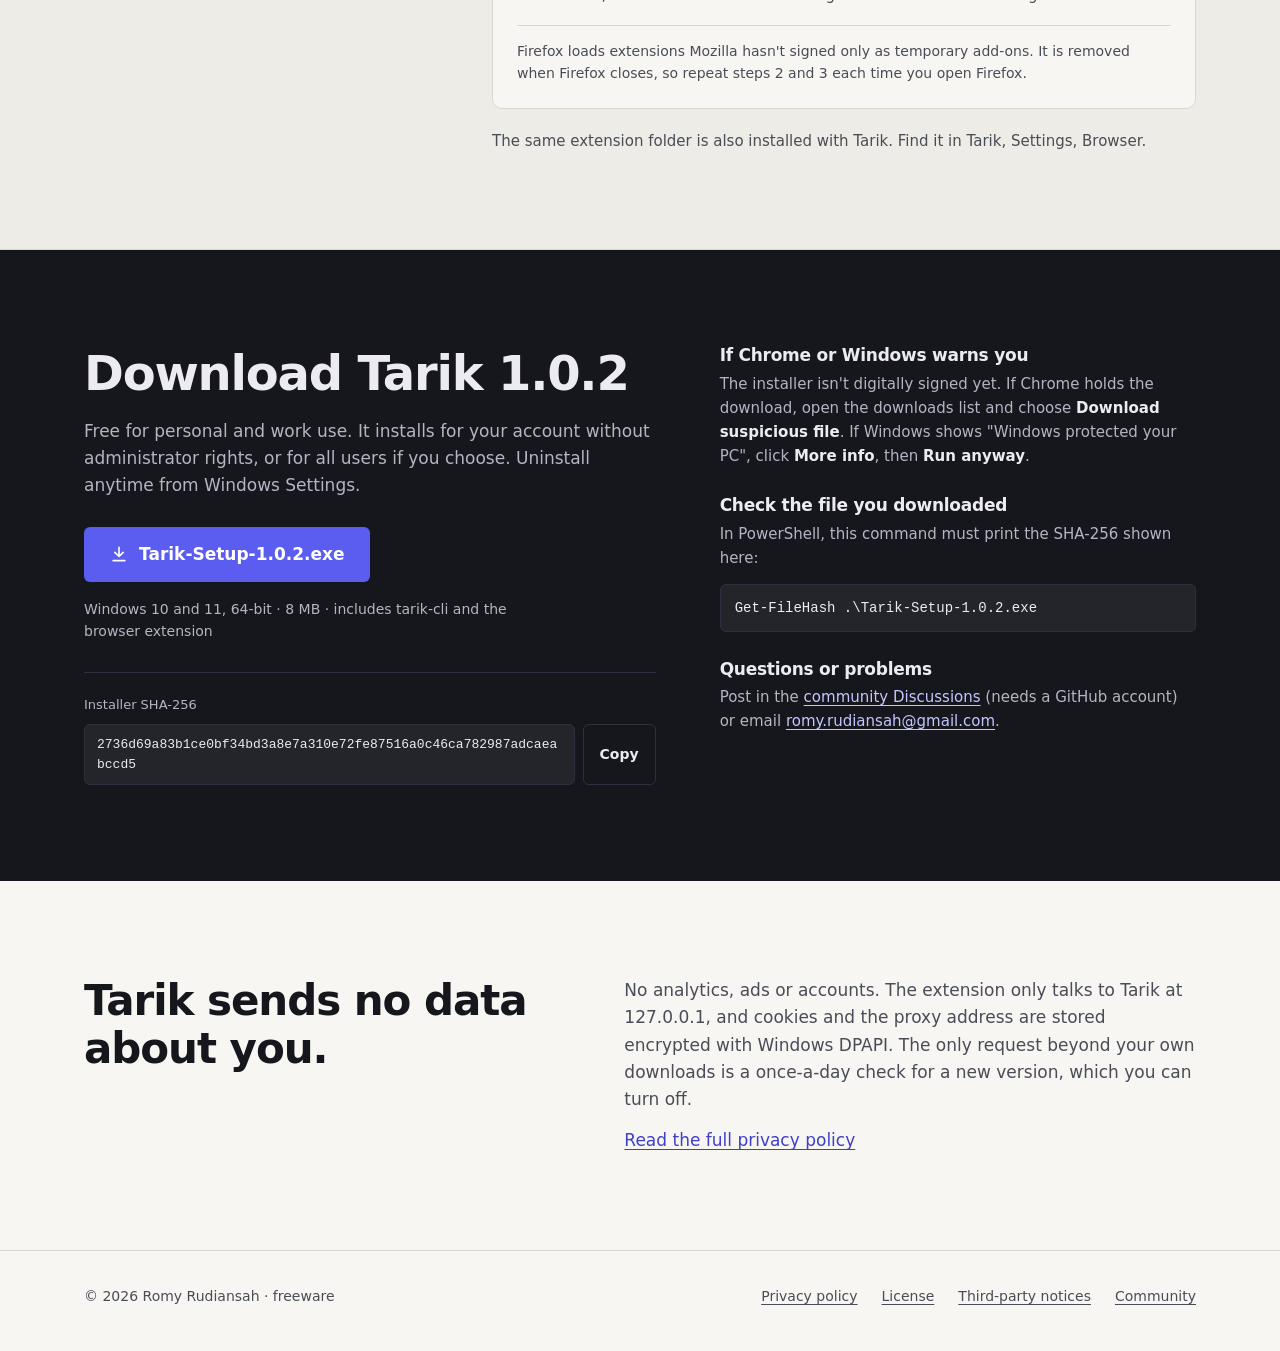
==== commit 1b06fb4c: "Situs Tarik 1.0.2 (dari f559abf)" ====
--- a/index.html
+++ b/index.html
@@ -71,9 +71,9 @@
         </div>
         <p class="seg-caption"><span data-l="id">Satu file, delapan koneksi: hijau sudah tersimpan, indigo sedang berjalan.</span><span data-l="en">One file, eight connections: green is saved, indigo is in progress.</span></p>
         <div class="cta">
-          <a class="btn btn-primary" href="https://github.com/romyrudiansah/tarik/releases/download/v1.0.1/Tarik-Setup-1.0.1.exe">
+          <a class="btn btn-primary" href="https://github.com/romyrudiansah/tarik/releases/download/v1.0.2/Tarik-Setup-1.0.2.exe">
             <svg viewBox="0 0 24 24" aria-hidden="true"><path d="M12 4v11M7 10l5 5 5-5M5 20h14"/></svg>
-            <span data-l="id">Unduh Tarik 1.0.1</span><span data-l="en">Download Tarik 1.0.1</span>
+            <span data-l="id">Unduh Tarik 1.0.2</span><span data-l="en">Download Tarik 1.0.2</span>
           </a>
           <a class="text-link" href="#cara-kerja"><span data-l="id">Lihat cara kerjanya</span><span data-l="en">See how it works</span></a>
         </div>
@@ -161,8 +161,8 @@
         <h2><span data-l="id">Ekstensi browser, dipasang sendiri dari ZIP</span><span data-l="en">The browser extension, installed from a ZIP</span></h2>
         <p><span data-l="id">Ekstensi Tarik tidak ada di toko browser. Unduh ZIP-nya, lalu muat lewat mode pengembang. Aplikasi Tarik harus terpasang dan berjalan.</span><span data-l="en">The Tarik extension isn't in the browser stores. Download the ZIP and load it in developer mode. The Tarik app has to be installed and running.</span></p>
         <figure class="popup">
-          <img data-l="id" src="img/popup-id.png" width="280" height="280" loading="lazy" alt="Popup ekstensi Tarik: terhubung ke Tarik 1.0.1, tangkap download browser aktif">
-          <img data-l="en" src="img/popup-en.png" width="280" height="280" loading="lazy" alt="Tarik extension popup: connected to Tarik 1.0.1, browser download capture on">
+          <img data-l="id" src="img/popup-id.png" width="280" height="280" loading="lazy" alt="Popup ekstensi Tarik: terhubung ke Tarik 1.0.2, tangkap download browser aktif">
+          <img data-l="en" src="img/popup-en.png" width="280" height="280" loading="lazy" alt="Tarik extension popup: connected to Tarik 1.0.2, browser download capture on">
           <figcaption><span data-l="id">Popup-nya memberi tahu apakah Tarik sedang berjalan.</span><span data-l="en">The popup tells you whether Tarik is running.</span></figcaption>
         </figure>
       </div>
@@ -170,7 +170,7 @@
         <article class="sheet">
           <header class="sheet-head">
             <h3>Chrome <span class="soft"><span data-l="id">dan</span><span data-l="en">and</span></span> Edge</h3>
-            <a class="btn btn-quiet" href="download/tarik-extension-1.0.1-chromium.zip" download><span data-l="id">Unduh ZIP (11 KB)</span><span data-l="en">Download ZIP (11 KB)</span></a>
+            <a class="btn btn-quiet" href="download/tarik-extension-1.0.2-chromium.zip" download><span data-l="id">Unduh ZIP (11 KB)</span><span data-l="en">Download ZIP (11 KB)</span></a>
           </header>
           <ol>
             <li><span data-l="id">Ekstrak ZIP (klik kanan, <b>Extract All</b>) ke folder yang akan Anda simpan, misalnya <code>Dokumen\Tarik-ekstensi</code>. Browser memuat ekstensi dari folder itu, jadi jangan dihapus.</span><span data-l="en">Extract the ZIP (right-click, <b>Extract All</b>) to a folder you'll keep, for example <code>Documents\Tarik-extension</code>. The browser loads the extension from there, so don't delete it.</span></li>
@@ -184,7 +184,7 @@
         <article class="sheet">
           <header class="sheet-head">
             <h3>Firefox <span class="soft">140+</span></h3>
-            <a class="btn btn-quiet" href="download/tarik-extension-1.0.1-firefox.zip" download><span data-l="id">Unduh ZIP</span><span data-l="en">Download ZIP</span></a>
+            <a class="btn btn-quiet" href="download/tarik-extension-1.0.2-firefox.zip" download><span data-l="id">Unduh ZIP</span><span data-l="en">Download ZIP</span></a>
           </header>
           <ol>
             <li><span data-l="id">Simpan ZIP-nya. Tidak perlu diekstrak.</span><span data-l="en">Save the ZIP. No need to extract it.</span></li>
@@ -202,17 +202,17 @@
   <section class="get" id="unduh">
     <div class="wrap get-grid">
       <div class="get-main">
-        <h2><span data-l="id">Unduh Tarik 1.0.1</span><span data-l="en">Download Tarik 1.0.1</span></h2>
+        <h2><span data-l="id">Unduh Tarik 1.0.2</span><span data-l="en">Download Tarik 1.0.2</span></h2>
         <p><span data-l="id">Gratis untuk pemakaian pribadi maupun kerja. Dipasang untuk akun Anda tanpa hak administrator, atau untuk semua pengguna kalau Anda memilihnya. Bisa dicopot kapan saja dari Pengaturan Windows.</span><span data-l="en">Free for personal and work use. It installs for your account without administrator rights, or for all users if you choose. Uninstall anytime from Windows Settings.</span></p>
-        <a class="btn btn-primary btn-big" href="https://github.com/romyrudiansah/tarik/releases/download/v1.0.1/Tarik-Setup-1.0.1.exe">
+        <a class="btn btn-primary btn-big" href="https://github.com/romyrudiansah/tarik/releases/download/v1.0.2/Tarik-Setup-1.0.2.exe">
           <svg viewBox="0 0 24 24" aria-hidden="true"><path d="M12 4v11M7 10l5 5 5-5M5 20h14"/></svg>
-          <span>Tarik-Setup-1.0.1.exe</span>
+          <span>Tarik-Setup-1.0.2.exe</span>
         </a>
         <p class="meta-dark"><span data-l="id">Windows 10 dan 11, 64-bit · 8 MB · termasuk tarik-cli dan ekstensi browser</span><span data-l="en">Windows 10 and 11, 64-bit · 8 MB · includes tarik-cli and the browser extension</span></p>
         <div class="hash">
           <label for="sha"><span data-l="id">SHA-256 installer</span><span data-l="en">Installer SHA-256</span></label>
           <div class="hash-row">
-            <code id="sha">6c9f1da076d9b6bb004bb3afd05136d3fa969e6ffa0a15fe5c0ed2592df51407</code>
+            <code id="sha">2736d69a83b1ce0bf34bd3a8e7a310e72fe87516a0c46ca782987adcaeabccd5</code>
             <button class="btn btn-quiet-dark" type="button" data-copy="sha"><span data-l="id">Salin</span><span data-l="en">Copy</span></button>
           </div>
         </div>
@@ -225,7 +225,7 @@
         <section>
           <h3><span data-l="id">Cek file yang Anda unduh</span><span data-l="en">Check the file you downloaded</span></h3>
           <p><span data-l="id">Di PowerShell, hasil perintah ini harus sama dengan SHA-256 di halaman ini:</span><span data-l="en">In PowerShell, this command must print the SHA-256 shown here:</span></p>
-          <pre class="code code-dark"><code>Get-FileHash .\Tarik-Setup-1.0.1.exe</code></pre>
+          <pre class="code code-dark"><code>Get-FileHash .\Tarik-Setup-1.0.2.exe</code></pre>
         </section>
         <section>
           <h3><span data-l="id">Pertanyaan atau masalah</span><span data-l="en">Questions or problems</span></h3>
